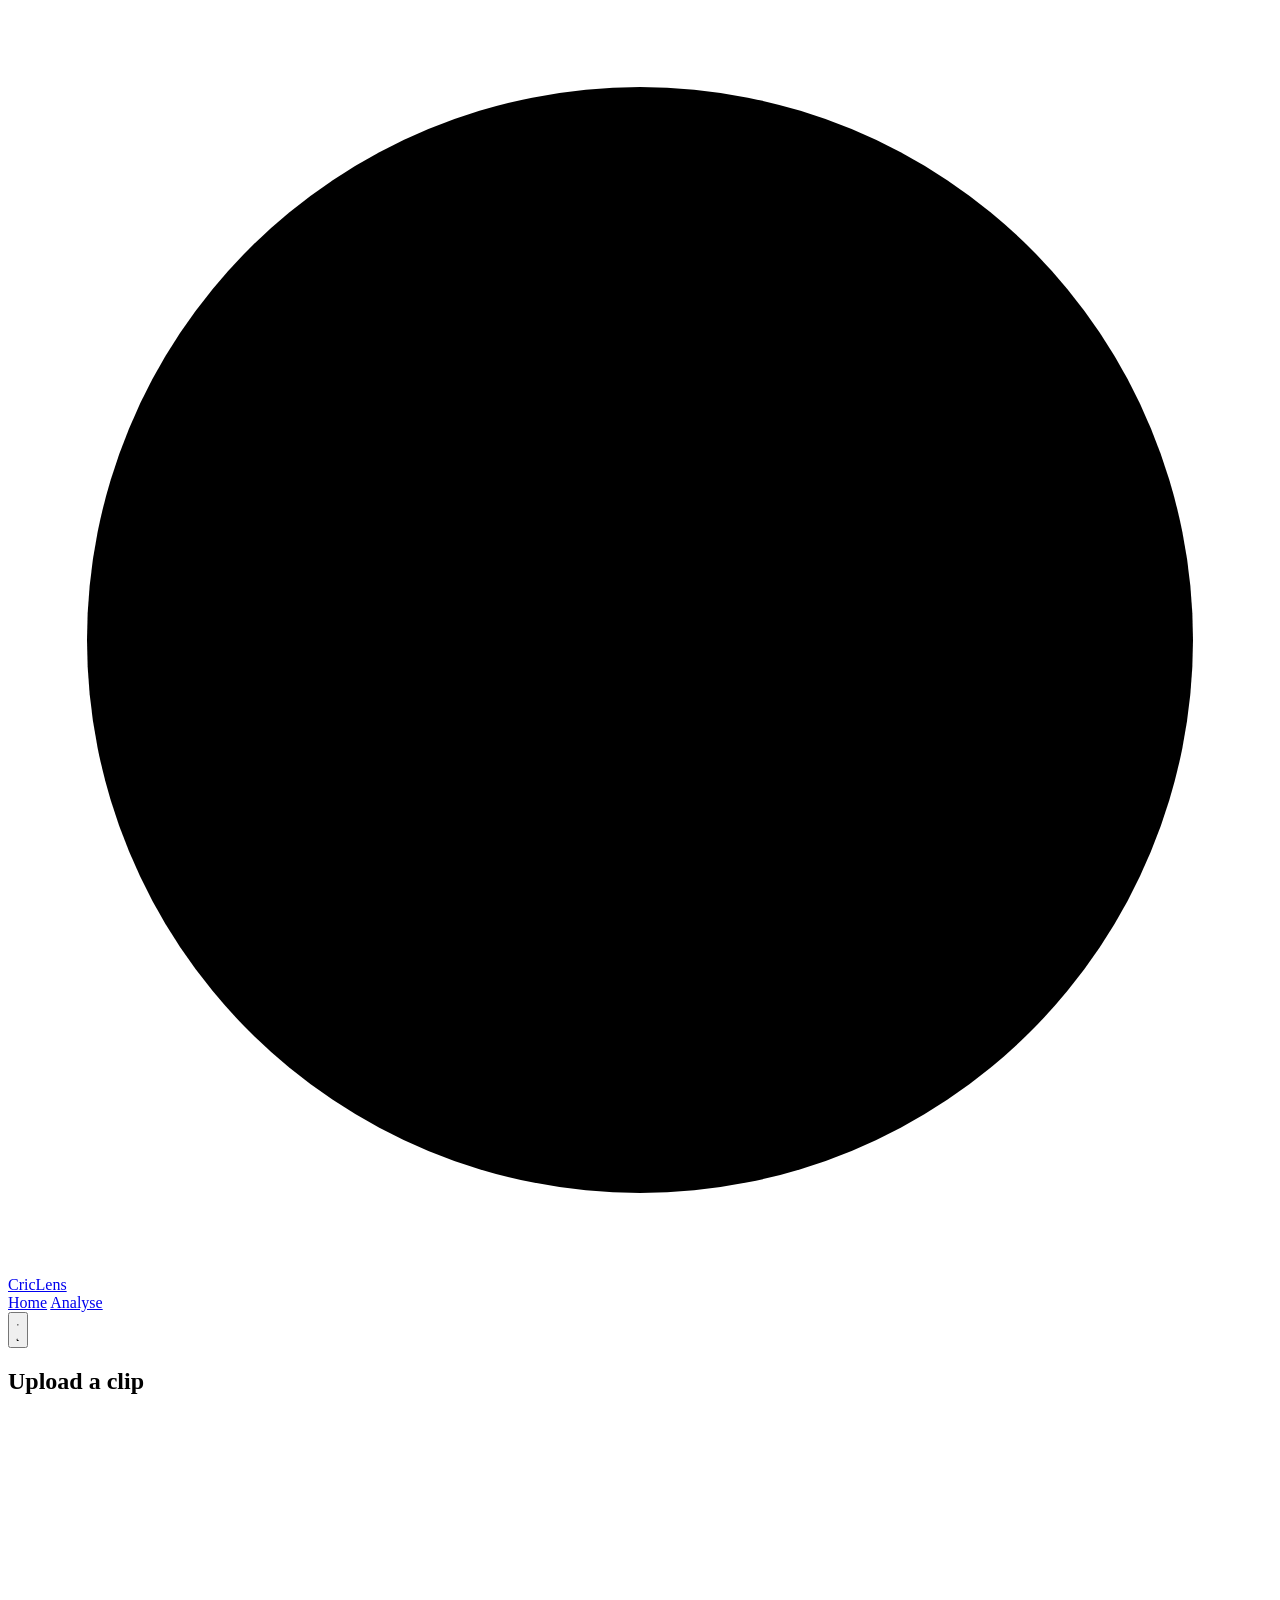
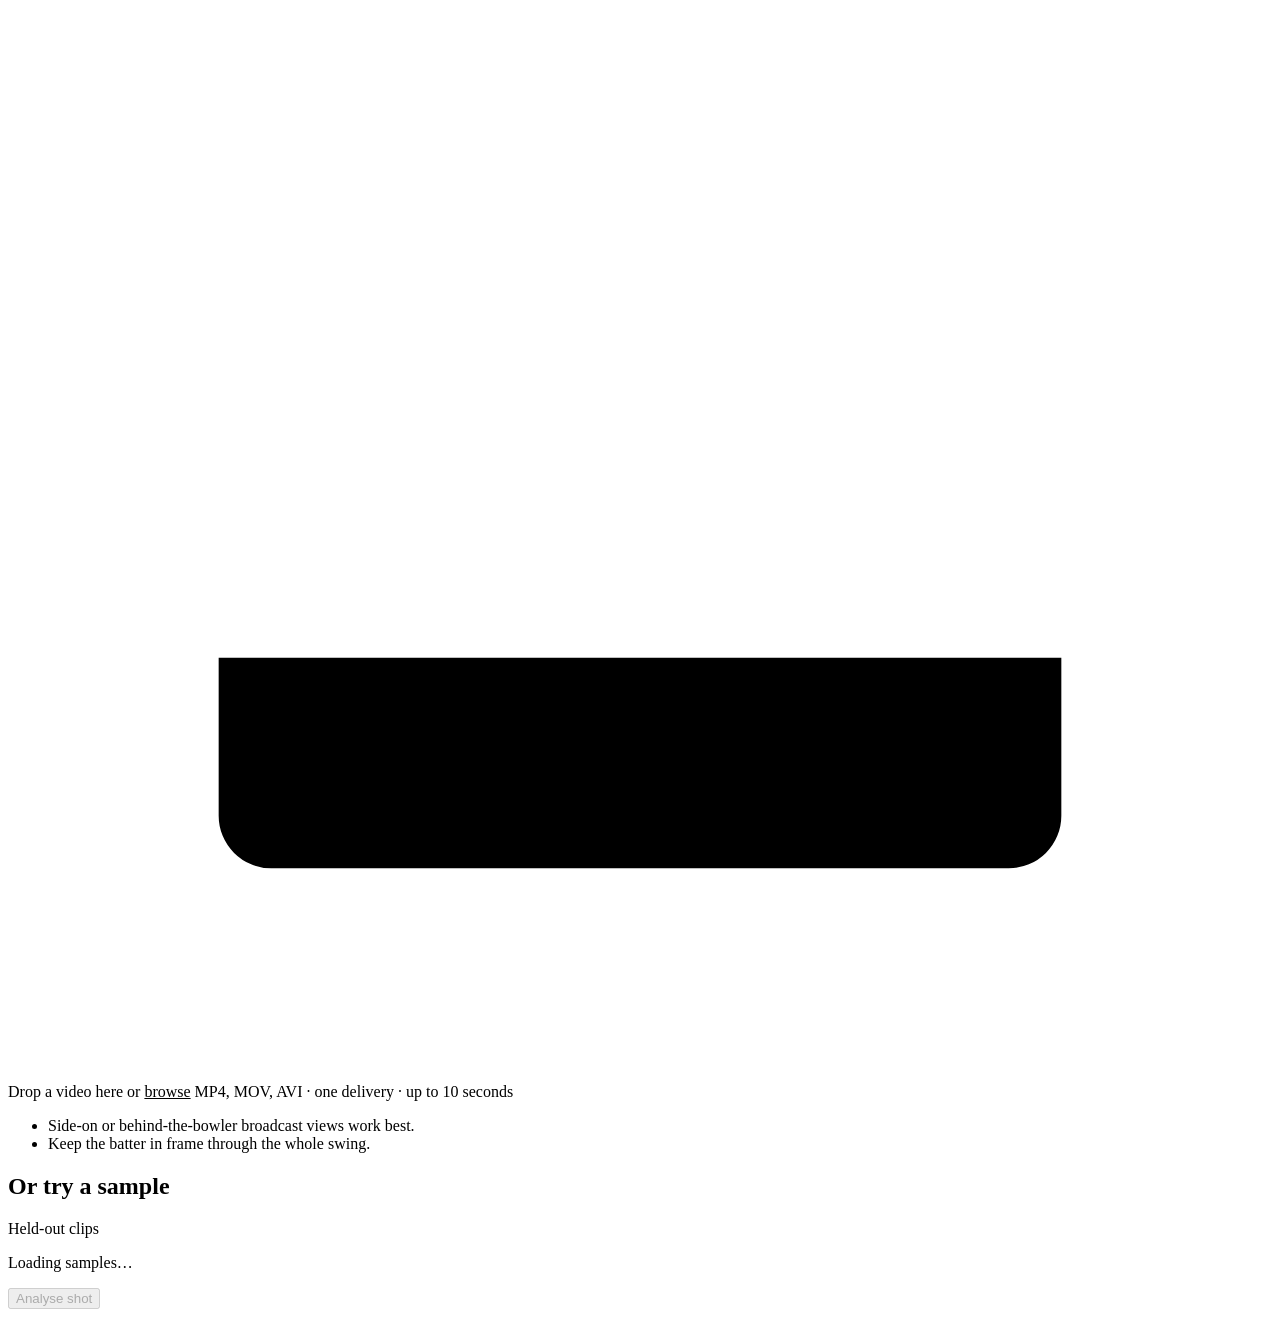
==== app/static/analyze.html @ 014eb740 "Compare a result against a well-rated example of the same shot Builds the side-by-side comparison fe" ====
<!doctype html>
<html lang="en">
<head>
  <meta charset="utf-8">
  <meta name="viewport" content="width=device-width, initial-scale=1">
  <title>Analyse a clip · CricLens</title>
  <link rel="icon" href="data:image/svg+xml,<svg xmlns='http://www.w3.org/2000/svg' viewBox='0 0 32 32'><circle cx='16' cy='16' r='14' fill='%23b42318'/><path d='M9 7c4 5 4 13 0 18M23 7c-4 5-4 13 0 18' stroke='white' stroke-width='1.6' fill='none' stroke-dasharray='2 2'/></svg>">
  <script>
    (() => { try {
      const saved = localStorage.getItem("criclens-theme");
      document.documentElement.dataset.theme =
        saved || (matchMedia("(prefers-color-scheme: dark)").matches ? "dark" : "light");
    } catch { document.documentElement.dataset.theme = "light"; }
    if (!(window.CSS && CSS.supports && CSS.supports("animation-timeline: view()")))
      document.documentElement.classList.add("no-sdt");
    })();
  </script>
  <link rel="preconnect" href="https://fonts.googleapis.com">
  <link rel="preconnect" href="https://fonts.gstatic.com" crossorigin>
  <link rel="stylesheet" href="https://fonts.googleapis.com/css2?family=Playfair+Display:ital,wght@0,500;0,600;1,500&family=Poppins:wght@400;500;600&display=swap">
  <link rel="stylesheet" href="/static/styles.css">
</head>
<body class="analyze">
  <div class="field-glow" aria-hidden="true"><span></span><span></span><span></span></div>
  <header class="topbar">
    <div class="wrap topbar-inner">
      <a class="brand" href="/" aria-label="CricLens home">
        <svg class="logo" viewBox="0 0 32 32" aria-hidden="true"><circle cx="16" cy="16" r="14"/><path d="M9 7c4 5 4 13 0 18M23 7c-4 5-4 13 0 18"/></svg>
        <span class="brand-name">CricLens</span>
      </a>
      <nav class="nav" aria-label="Primary">
        <a href="/">Home</a>
        <a href="/analyze" class="on" aria-current="page">Analyse</a>
      </nav>
      <div class="topbar-right">
        <div id="status" class="status status-loading" role="status" hidden><span class="dot"></span><span id="status-text"></span></div>
        <button id="theme-toggle" class="icon-btn" type="button" aria-label="Switch theme" title="Switch theme">
          <svg class="ico-sun" viewBox="0 0 24 24" aria-hidden="true"><circle cx="12" cy="12" r="4.5"/><path d="M12 2v2.6M12 19.4V22M2 12h2.6M19.4 12H22M4.9 4.9l1.9 1.9M17.2 17.2l1.9 1.9M19.1 4.9l-1.9 1.9M6.8 17.2l-1.9 1.9"/></svg>
          <svg class="ico-moon" viewBox="0 0 24 24" aria-hidden="true"><path d="M20 14.5A8.2 8.2 0 0 1 9.5 4a8.3 8.3 0 1 0 10.5 10.5z"/></svg>
        </button>
      </div>
    </div>
  </header>

  <main class="wrap">
    <!-- 1. pick a clip -->
    <section id="view-input" class="view">
      <div class="input-grid">
        <div class="card">
          <h2 class="card-title">Upload a clip</h2>
          <label id="dropzone" class="dropzone" tabindex="0">
            <input id="file" type="file" accept="video/*" hidden>
            <svg class="dz-icon" viewBox="0 0 24 24" aria-hidden="true"><path d="M12 16V4m0 0-4 4m4-4 4 4M4 16v3a1 1 0 0 0 1 1h14a1 1 0 0 0 1-1v-3"/></svg>
            <span class="dz-main">Drop a video here or <u>browse</u></span>
            <span class="dz-sub">MP4, MOV, AVI · one delivery · up to 10 seconds</span>
          </label>
          <div id="file-chosen" class="file-chosen" hidden>
            <video id="file-preview" muted playsinline loop></video>
            <div class="file-meta"><strong id="file-name"></strong><span id="file-size"></span>
              <button id="file-clear" class="link" type="button">Choose a different file</button></div>
          </div>
          <ul class="tips">
            <li>Side-on or behind-the-bowler broadcast views work best.</li>
            <li>Keep the batter in frame through the whole swing.</li>
          </ul>
        </div>

        <div class="card">
          <div class="card-head"><h2 class="card-title">Or try a sample</h2><span class="muted small">Held-out clips</span></div>
          <div id="samples" class="samples"><p class="muted small">Loading samples…</p></div>
        </div>
      </div>

      <div class="actions">
        <p id="input-error" class="error" role="alert" hidden></p>
        <button id="analyse" class="btn btn-primary" type="button" disabled>Analyse shot</button>
      </div>
    </section>

    <!-- 2. progress -->
    <section id="view-progress" class="view" hidden>
      <div class="card progress-card">
        <div class="progress-head">
          <div><p class="eyebrow">Analysing</p><h2 id="progress-name" class="progress-name"></h2></div>
          <span id="progress-pct" class="progress-pct">0%</span>
        </div>
        <div class="bar"><div id="progress-bar" class="bar-fill"></div></div>
        <p id="progress-note" class="muted small" hidden></p>
        <ol id="steps" class="steps"></ol>
        <p id="progress-error" class="error" role="alert" hidden></p>
        <button id="progress-back" class="btn" type="button" hidden>Try another clip</button>
      </div>
    </section>

    <!-- 3. results -->
    <section id="view-results" class="view" hidden>
      <div class="results-head">
        <div><p class="eyebrow">Results</p><h1 id="res-name" class="res-name"></h1></div>
        <button id="again" class="btn" type="button">Analyse another clip</button>
      </div>
      <div id="warnings"></div>

      <div class="results-grid">
        <article class="card media-card">
          <video id="res-video" controls muted loop playsinline preload="auto"></video>
          <div class="media-bar">
            <div class="speed" role="group" aria-label="Playback speed">
              <button type="button" data-speed="0.25">¼×</button>
              <button type="button" data-speed="0.5" class="on">½×</button>
              <button type="button" data-speed="1">1×</button>
            </div>
            <span class="legend"><i class="sw sw-win"></i>Analysed window <i class="sw sw-out"></i>Outside</span>
          </div>
          <div class="timeline">
            <div id="tl-track" class="tl-track" role="slider" tabindex="0" aria-label="Clip timeline"
                 aria-valuemin="0" aria-valuenow="0">
              <div id="tl-window" class="tl-window"></div>
              <div id="tl-head" class="tl-head"></div>
            </div>
            <div id="tl-marks" class="tl-marks"></div>
          </div>
          <div id="keyframes" class="keyframes"></div>
        </article>

        <div class="side-col">
          <article class="card">
            <p class="eyebrow">Shot</p>
            <div class="shot-line"><h2 id="shot-name" class="shot-name"></h2><span id="shot-tag" class="tag"></span></div>
            <div id="shot-probs" class="probs"></div>
          </article>

          <article class="card">
            <div class="card-head"><p class="eyebrow">Technique</p>
              <button class="info" type="button" aria-describedby="tech-tip">?</button>
              <span id="tech-tip" role="tooltip" class="tip">Ratings come from a model trained on coaches' 0–10 scores (CricketVision). The five body-part ratings move together in that data, so treat the overall score as the main signal.</span>
            </div>
            <div class="tech">
              <div class="ring"><svg viewBox="0 0 120 120"><circle class="ring-bg" cx="60" cy="60" r="52"/><circle id="ring-fg" class="ring-fg" cx="60" cy="60" r="52"/><path class="ring-seam" d="M26 26c14 16 14 52 0 68"/><path class="ring-seam" d="M94 26c-14 16-14 52 0 68"/></svg>
                <div class="ring-text"><strong id="tech-score"></strong><span>/ 10</span></div></div>
              <p id="tech-pct" class="tech-pct"></p>
            </div>
            <div id="parts" class="parts"></div>
          </article>
        </div>

        <article class="card metrics-card">
          <p class="eyebrow">Movement</p>
          <div id="metrics" class="metrics"></div>
        </article>

        <article id="compare-card" class="card compare-card" hidden>
          <div class="card-head"><p class="eyebrow">Compare</p>
            <span id="compare-score" class="badge"></span></div>
          <h3 id="compare-title" class="compare-title"></h3>
          <div class="compare-grid">
            <div class="compare-side">
              <p class="compare-label">Your clip</p>
              <video id="compare-yours" muted loop playsinline preload="auto" controls></video>
            </div>
            <div class="compare-side">
              <p class="compare-label">A well-rated example</p>
              <video id="compare-reference" muted loop playsinline preload="auto" controls></video>
            </div>
          </div>
        </article>

        <article class="card coach-card">
          <div class="card-head"><p class="eyebrow">Coach's feedback</p><span id="coach-source" class="badge"></span></div>
          <div id="coach-text" class="coach-text"></div>
          <details class="based-on"><summary>What this is based on</summary><ul id="findings" class="findings"></ul></details>
        </article>

        <details class="card details-card">
          <summary>Analysis details</summary>
          <dl id="details" class="details"></dl>
        </details>
      </div>
    </section>
  </main>

  <script src="/static/app.js"></script>
</body>
</html>
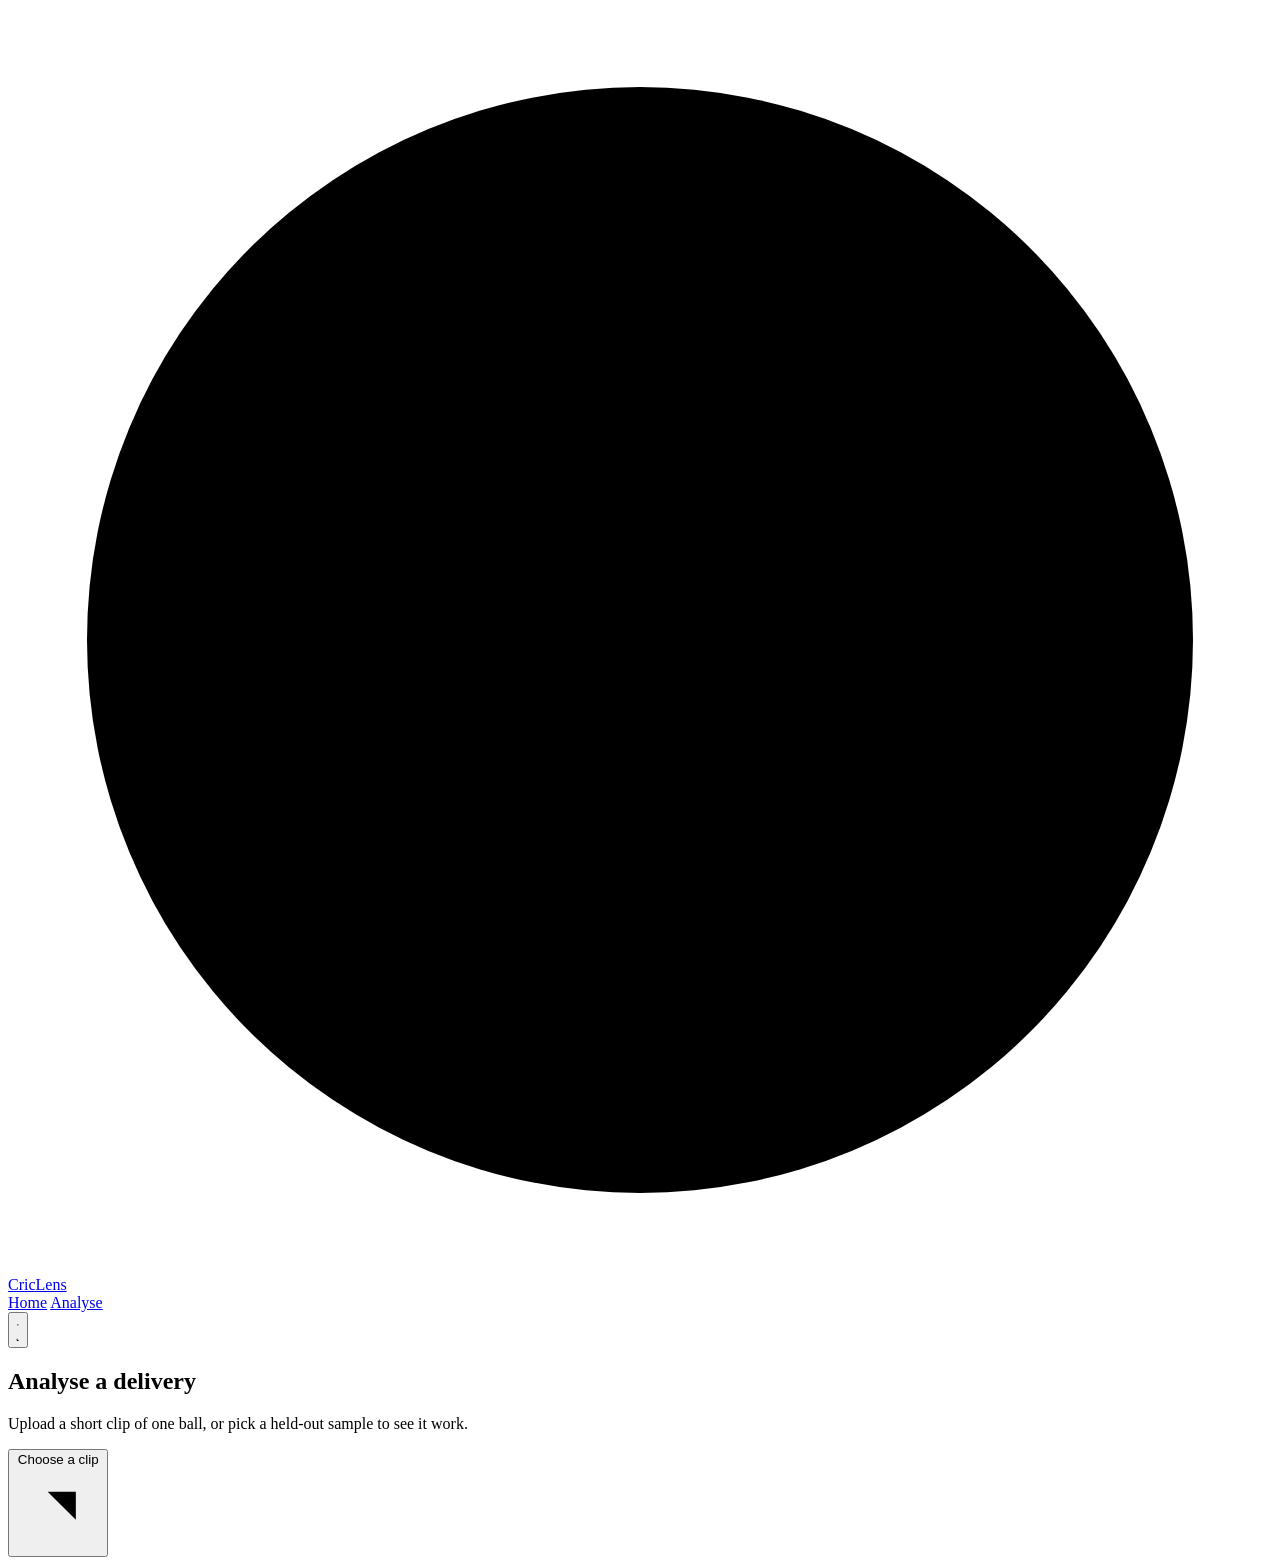
==== commit a41f0a49: "Strip the hero back, and move clip picking into a floating window The hero carried an eyebrow and a " ====
--- a/app/static/analyze.html
+++ b/app/static/analyze.html
@@ -17,7 +17,7 @@
   </script>
   <link rel="preconnect" href="https://fonts.googleapis.com">
   <link rel="preconnect" href="https://fonts.gstatic.com" crossorigin>
-  <link rel="stylesheet" href="https://fonts.googleapis.com/css2?family=Playfair+Display:ital,wght@0,500;0,600;1,500&family=Poppins:wght@400;500;600&display=swap">
+  <link rel="stylesheet" href="https://fonts.googleapis.com/css2?family=Inter:wght@400;500;600;700&family=JetBrains+Mono:wght@400;500&display=swap">
   <link rel="stylesheet" href="/static/styles.css">
 </head>
 <body class="analyze">
@@ -45,9 +45,24 @@
   <main class="wrap">
     <!-- 1. pick a clip -->
     <section id="view-input" class="view">
-      <div class="input-grid">
-        <div class="card">
-          <h2 class="card-title">Upload a clip</h2>
+      <div class="pick-hero">
+        <h1 class="pick-title">Analyse a delivery</h1>
+        <p class="pick-sub">Upload a short clip of one ball, or pick a held-out sample to see it work.</p>
+        <button id="open-picker" class="btn btn-lg btn-primary" type="button">Choose a clip
+          <span class="btn-arrow"><svg viewBox="0 0 24 24" aria-hidden="true"><path d="M7 17 17 7M9 7h8v8"/></svg></span></button>
+        <p id="picked" class="picked" hidden></p>
+      </div>
+
+      <!-- the picker floats over the page rather than filling it -->
+      <dialog id="picker" class="picker" aria-labelledby="picker-title">
+        <div class="picker-head">
+          <h2 class="picker-title" id="picker-title">Choose a clip</h2>
+          <button type="button" class="icon-btn" id="picker-close" aria-label="Close">
+            <svg viewBox="0 0 24 24" aria-hidden="true"><path d="M6 6l12 12M18 6L6 18"/></svg>
+          </button>
+        </div>
+
+        <div class="picker-body">
           <label id="dropzone" class="dropzone" tabindex="0">
             <input id="file" type="file" accept="video/*" hidden>
             <svg class="dz-icon" viewBox="0 0 24 24" aria-hidden="true"><path d="M12 16V4m0 0-4 4m4-4 4 4M4 16v3a1 1 0 0 0 1 1h14a1 1 0 0 0 1-1v-3"/></svg>
@@ -59,22 +74,16 @@
             <div class="file-meta"><strong id="file-name"></strong><span id="file-size"></span>
               <button id="file-clear" class="link" type="button">Choose a different file</button></div>
           </div>
-          <ul class="tips">
-            <li>Side-on or behind-the-bowler broadcast views work best.</li>
-            <li>Keep the batter in frame through the whole swing.</li>
-          </ul>
+
+          <div class="picker-or"><span>or pick a held-out sample</span></div>
+          <div id="samples" class="samples"><p class="muted small">Loading samples…</p></div>
         </div>
 
-        <div class="card">
-          <div class="card-head"><h2 class="card-title">Or try a sample</h2><span class="muted small">Held-out clips</span></div>
-          <div id="samples" class="samples"><p class="muted small">Loading samples…</p></div>
+        <div class="picker-foot">
+          <p id="input-error" class="error" role="alert" hidden></p>
+          <button id="analyse" class="btn btn-primary" type="button" disabled>Analyse shot</button>
         </div>
-      </div>
-
-      <div class="actions">
-        <p id="input-error" class="error" role="alert" hidden></p>
-        <button id="analyse" class="btn btn-primary" type="button" disabled>Analyse shot</button>
-      </div>
+      </dialog>
     </section>
 
     <!-- 2. progress -->
